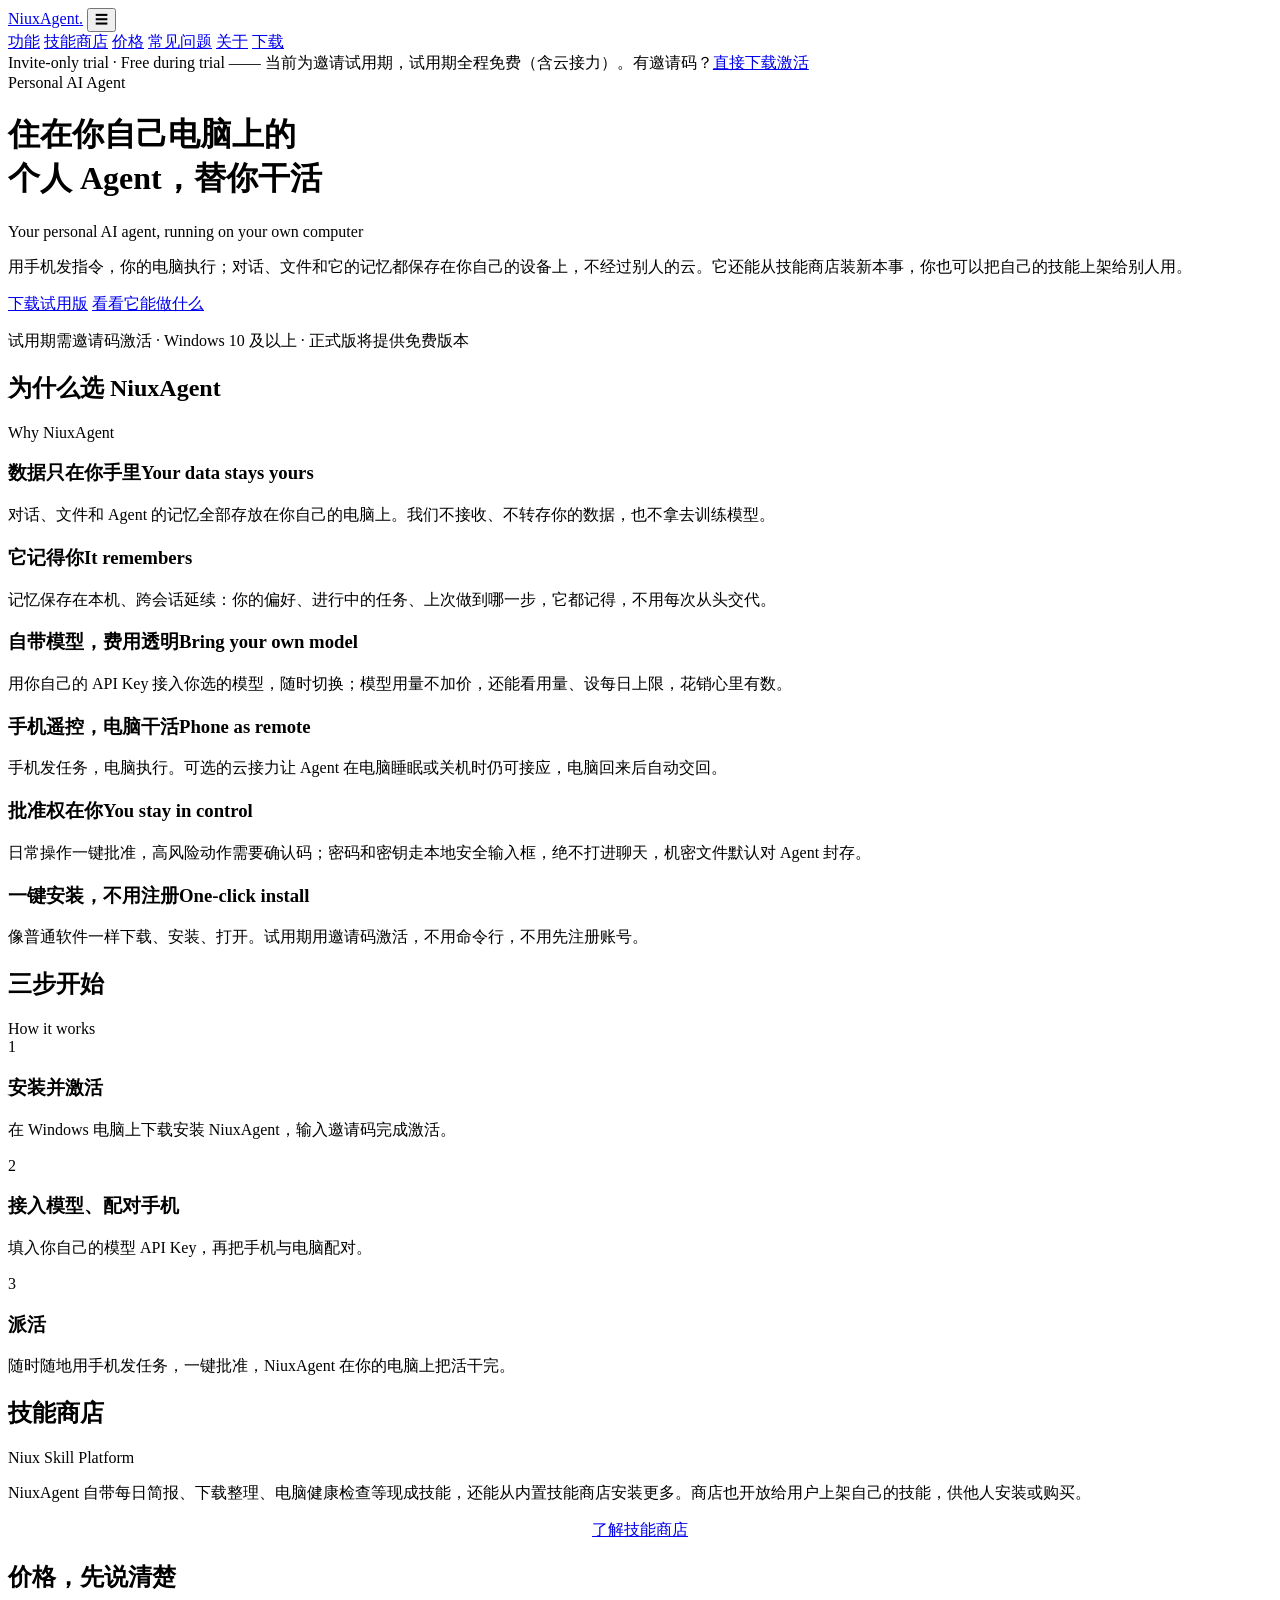
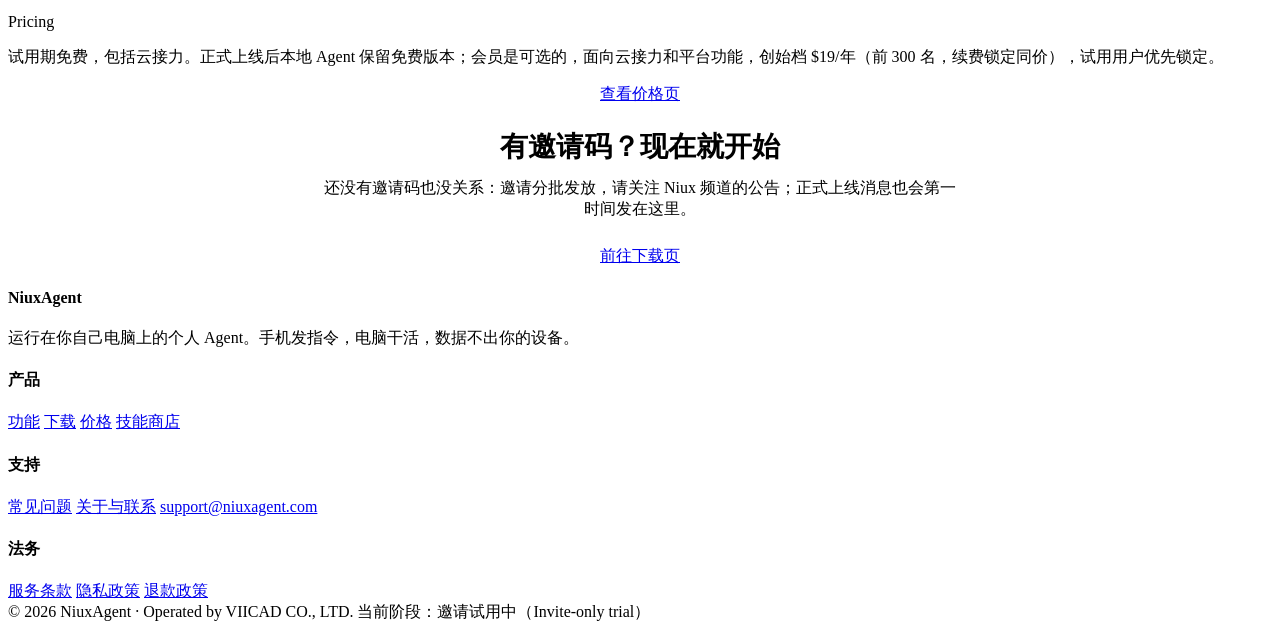
==== index.html @ ad42658b "NiuxAgent trial website v1" ====
<!DOCTYPE html>
<html lang="zh-CN">
<head>
<meta charset="UTF-8">
<meta name="viewport" content="width=device-width, initial-scale=1.0">
<title>NiuxAgent — 住在你自己电脑上的个人 Agent</title>
<meta name="description" content="NiuxAgent 是运行在你自己电脑上的个人 AI Agent：手机发指令，电脑干活，数据不出你的设备。当前为邀请试用期，试用期免费。">
<link rel="stylesheet" href="assets/style.css">
</head>
<body>

<header class="site">
  <div class="wrap nav">
    <a class="logo" href="index.html">NiuxAgent<span class="dot">.</span></a>
    <button class="burger" aria-label="菜单">☰</button>
    <nav class="main">
      <a href="features.html">功能</a>
      <a href="store.html">技能商店</a>
      <a href="pricing.html">价格</a>
      <a href="faq.html">常见问题</a>
      <a href="about.html">关于</a>
      <a class="btn btn-primary btn-small nav-cta" href="download.html">下载</a>
    </nav>
  </div>
</header>

<div class="phase-banner">
  <span class="en">Invite-only trial · Free during trial</span> —— 当前为邀请试用期，试用期全程免费（含云接力）。有邀请码？<a href="download.html">直接下载激活</a>
</div>

<main>
  <div class="hero">
    <div class="wrap">
      <div class="kicker">Personal AI Agent</div>
      <h1>住在你自己电脑上的<br>个人 Agent，<span class="hl">替你干活</span></h1>
      <div class="en-sub">Your personal AI agent, running on your own computer</div>
      <p class="lead">用手机发指令，你的电脑执行；对话、文件和它的记忆都保存在你自己的设备上，不经过别人的云。它还能从技能商店装新本事，你也可以把自己的技能上架给别人用。</p>
      <div class="cta-row">
        <a class="btn btn-primary" href="download.html">下载试用版</a>
        <a class="btn btn-ghost" href="features.html">看看它能做什么</a>
      </div>
      <p class="note">试用期需邀请码激活 · Windows 10 及以上 · 正式版将提供免费版本</p>
    </div>
  </div>

  <section class="block">
    <div class="wrap">
      <div class="sec-head">
        <h2>为什么选 NiuxAgent</h2>
        <div class="en">Why NiuxAgent</div>
      </div>
      <div class="grid c3">
        <div class="card">
          <h3>数据只在你手里<span class="en">Your data stays yours</span></h3>
          <p>对话、文件和 Agent 的记忆全部存放在你自己的电脑上。我们不接收、不转存你的数据，也不拿去训练模型。</p>
        </div>
        <div class="card">
          <h3>它记得你<span class="en">It remembers</span></h3>
          <p>记忆保存在本机、跨会话延续：你的偏好、进行中的任务、上次做到哪一步，它都记得，不用每次从头交代。</p>
        </div>
        <div class="card">
          <h3>自带模型，费用透明<span class="en">Bring your own model</span></h3>
          <p>用你自己的 API Key 接入你选的模型，随时切换；模型用量不加价，还能看用量、设每日上限，花销心里有数。</p>
        </div>
        <div class="card">
          <h3>手机遥控，电脑干活<span class="en">Phone as remote</span></h3>
          <p>手机发任务，电脑执行。可选的云接力让 Agent 在电脑睡眠或关机时仍可接应，电脑回来后自动交回。</p>
        </div>
        <div class="card">
          <h3>批准权在你<span class="en">You stay in control</span></h3>
          <p>日常操作一键批准，高风险动作需要确认码；密码和密钥走本地安全输入框，绝不打进聊天，机密文件默认对 Agent 封存。</p>
        </div>
        <div class="card">
          <h3>一键安装，不用注册<span class="en">One-click install</span></h3>
          <p>像普通软件一样下载、安装、打开。试用期用邀请码激活，不用命令行，不用先注册账号。</p>
        </div>
      </div>
    </div>
  </section>

  <section class="block alt">
    <div class="wrap">
      <div class="sec-head">
        <h2>三步开始</h2>
        <div class="en">How it works</div>
      </div>
      <div class="steps">
        <div class="step">
          <span class="num">1</span>
          <h3>安装并激活</h3>
          <p>在 Windows 电脑上下载安装 NiuxAgent，输入邀请码完成激活。</p>
        </div>
        <div class="step">
          <span class="num">2</span>
          <h3>接入模型、配对手机</h3>
          <p>填入你自己的模型 API Key，再把手机与电脑配对。</p>
        </div>
        <div class="step">
          <span class="num">3</span>
          <h3>派活</h3>
          <p>随时随地用手机发任务，一键批准，NiuxAgent 在你的电脑上把活干完。</p>
        </div>
      </div>
    </div>
  </section>

  <section class="block">
    <div class="wrap">
      <div class="sec-head">
        <h2>技能商店</h2>
        <div class="en">Niux Skill Platform</div>
        <p>NiuxAgent 自带每日简报、下载整理、电脑健康检查等现成技能，还能从内置技能商店安装更多。商店也开放给用户上架自己的技能，供他人安装或购买。</p>
      </div>
      <div style="text-align:center">
        <a class="btn btn-ghost" href="store.html">了解技能商店</a>
      </div>
    </div>
  </section>

  <section class="block alt">
    <div class="wrap">
      <div class="sec-head">
        <h2>价格，先说清楚</h2>
        <div class="en">Pricing</div>
        <p>试用期免费，包括云接力。正式上线后本地 Agent 保留免费版本；会员是可选的，面向云接力和平台功能，创始档 $19/年（前 300 名，续费锁定同价），试用用户优先锁定。</p>
      </div>
      <div style="text-align:center">
        <a class="btn btn-ghost" href="pricing.html">查看价格页</a>
      </div>
    </div>
  </section>

  <section class="block">
    <div class="wrap" style="text-align:center">
      <h2 style="font-size:28px;margin-bottom:12px">有邀请码？现在就开始</h2>
      <p style="color:var(--muted);max-width:640px;margin:0 auto 26px">还没有邀请码也没关系：邀请分批发放，请关注 Niux 频道的公告；正式上线消息也会第一时间发在这里。</p>
      <a class="btn btn-primary" href="download.html">前往下载页</a>
    </div>
  </section>
</main>

<footer class="site">
  <div class="wrap">
    <div class="foot-grid">
      <div>
        <h4>NiuxAgent</h4>
        <p>运行在你自己电脑上的个人 Agent。手机发指令，电脑干活，数据不出你的设备。</p>
      </div>
      <div>
        <h4>产品</h4>
        <a href="features.html">功能</a>
        <a href="download.html">下载</a>
        <a href="pricing.html">价格</a>
        <a href="store.html">技能商店</a>
      </div>
      <div>
        <h4>支持</h4>
        <a href="faq.html">常见问题</a>
        <a href="about.html">关于与联系</a>
        <a href="mailto:support@niuxagent.com">support@niuxagent.com</a>
      </div>
      <div>
        <h4>法务</h4>
        <a href="https://platform.niuxagent.com/terms">服务条款</a>
        <a href="https://platform.niuxagent.com/privacy">隐私政策</a>
        <a href="https://platform.niuxagent.com/refunds">退款政策</a>
      </div>
    </div>
    <div class="foot-bottom">
      <span>© 2026 NiuxAgent · Operated by VIICAD CO., LTD.</span>
      <span>当前阶段：邀请试用中（Invite-only trial）</span>
    </div>
  </div>
</footer>

<script src="assets/main.js"></script>
</body>
</html>
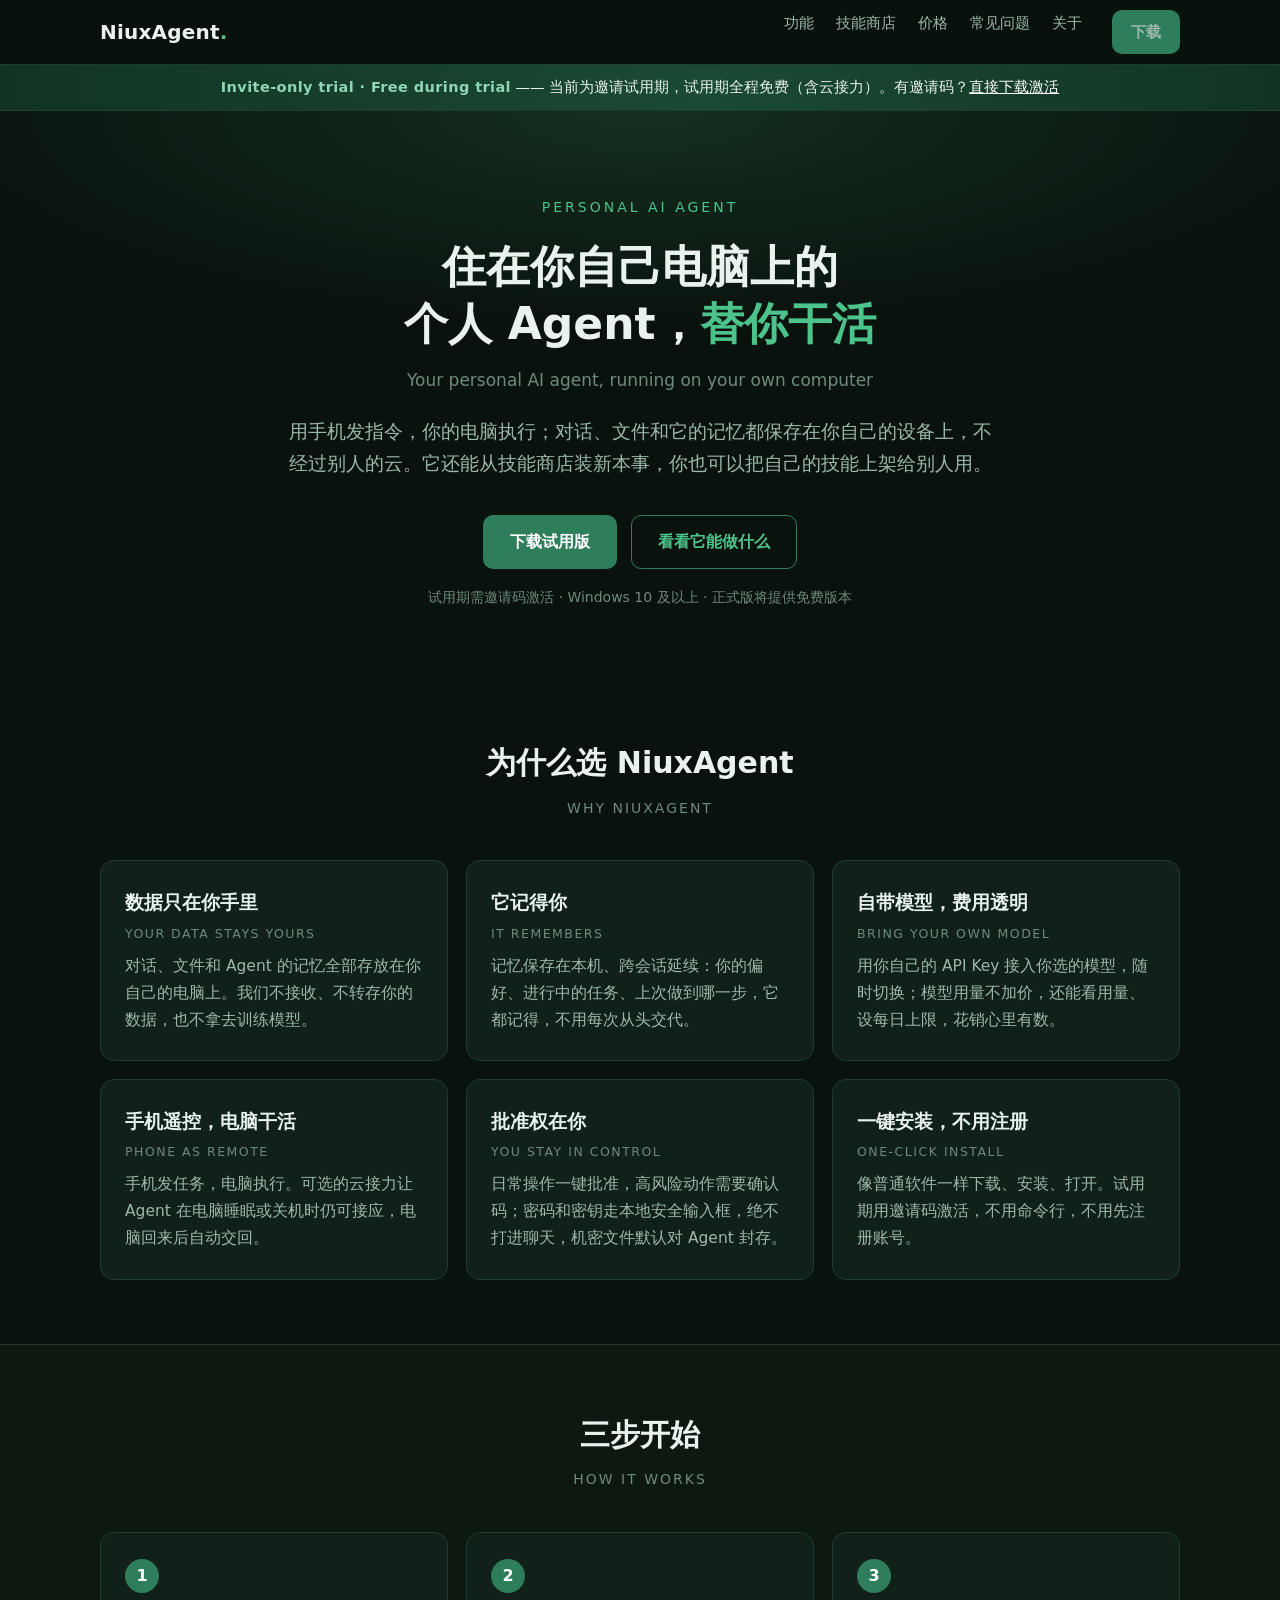
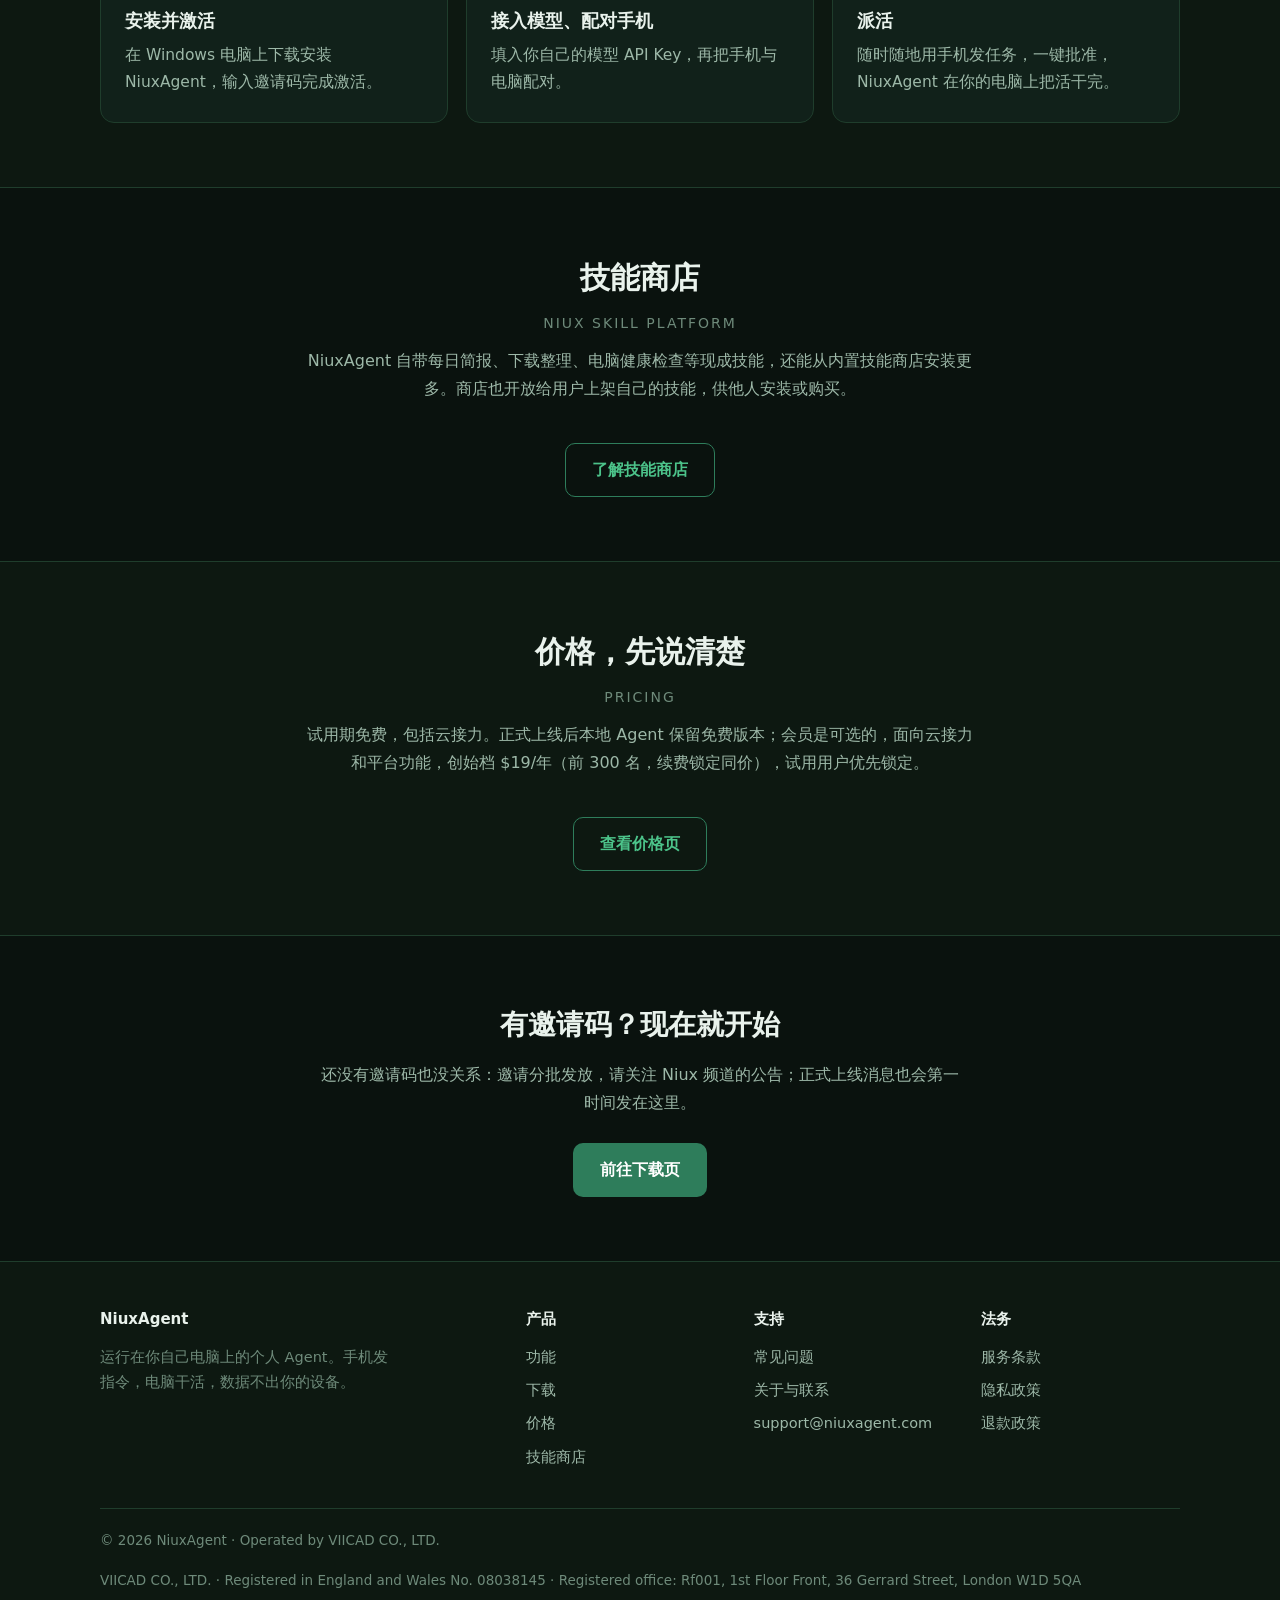
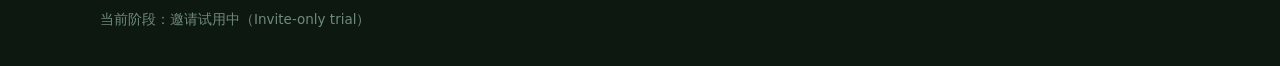
==== commit 7fe14f78: "Platform links open in new tab; macOS copy; VIICAD registration line" ====
--- a/index.html
+++ b/index.html
@@ -161,13 +161,13 @@
       </div>
       <div>
         <h4>法务</h4>
-        <a href="https://platform.niuxagent.com/terms">服务条款</a>
-        <a href="https://platform.niuxagent.com/privacy">隐私政策</a>
-        <a href="https://platform.niuxagent.com/refunds">退款政策</a>
+        <a href="https://platform.niuxagent.com/terms" target="_blank" rel="noopener">服务条款</a>
+        <a href="https://platform.niuxagent.com/privacy" target="_blank" rel="noopener">隐私政策</a>
+        <a href="https://platform.niuxagent.com/refunds" target="_blank" rel="noopener">退款政策</a>
       </div>
     </div>
     <div class="foot-bottom">
-      <span>© 2026 NiuxAgent · Operated by VIICAD CO., LTD.</span>
+      <span>© 2026 NiuxAgent · Operated by VIICAD CO., LTD.</span><br><span>VIICAD CO., LTD. · Registered in England and Wales No. 08038145 · Registered office: Rf001, 1st Floor Front, 36 Gerrard Street, London W1D 5QA</span>
       <span>当前阶段：邀请试用中（Invite-only trial）</span>
     </div>
   </div>
--- a/assets/style.css
+++ b/assets/style.css
@@ -0,0 +1,185 @@
+/* NiuxAgent 官网 · 深松绿（deep pine）深色风格 · 纯静态无构建链 */
+:root{
+  --bg:#0a120e;
+  --bg-2:#0d1811;
+  --card:#11211a;
+  --card-2:#142820;
+  --line:#1f3d2c;
+  --pine:#2e7d5b;
+  --accent:#4cc38a;
+  --accent-soft:#8fd6b4;
+  --text:#e9f2ec;
+  --muted:#9db8a8;
+  --faint:#6e8a7a;
+  --warn-bg:#241d10;
+  --warn-line:#6b5518;
+  --warn-text:#e8cf8f;
+  --radius:14px;
+  --maxw:1120px;
+}
+*{box-sizing:border-box;margin:0;padding:0}
+html{scroll-behavior:smooth}
+body{
+  background:var(--bg);
+  color:var(--text);
+  font-family:"PingFang SC","Hiragino Sans GB","Microsoft YaHei","Noto Sans SC",system-ui,-apple-system,"Segoe UI",sans-serif;
+  line-height:1.75;
+  font-size:16px;
+  -webkit-font-smoothing:antialiased;
+}
+a{color:var(--accent);text-decoration:none}
+a:hover{text-decoration:underline}
+img{max-width:100%}
+.wrap{max-width:var(--maxw);margin:0 auto;padding:0 20px}
+
+/* ---------- 顶部导航 ---------- */
+header.site{
+  position:sticky;top:0;z-index:50;
+  background:rgba(10,18,14,.92);
+  backdrop-filter:blur(8px);
+  border-bottom:1px solid var(--line);
+}
+.nav{display:flex;align-items:center;gap:28px;height:64px}
+.logo{font-size:20px;font-weight:700;color:var(--text);letter-spacing:.2px;white-space:nowrap}
+.logo:hover{text-decoration:none}
+.logo .dot{color:var(--accent)}
+nav.main{display:flex;gap:22px;margin-left:auto}
+nav.main a{color:var(--muted);font-size:15px}
+nav.main a:hover,nav.main a.active{color:var(--text);text-decoration:none}
+.nav-cta{margin-left:8px}
+.burger{display:none;margin-left:auto;background:none;border:1px solid var(--line);border-radius:8px;color:var(--text);padding:6px 12px;font-size:18px;cursor:pointer}
+
+/* ---------- 阶段横幅 ---------- */
+.phase-banner{
+  background:linear-gradient(90deg,#123324,#1a4a33 55%,#123324);
+  border-bottom:1px solid var(--line);
+  text-align:center;
+  padding:10px 16px;
+  font-size:14.5px;
+}
+.phase-banner .en{color:var(--accent-soft);font-weight:600;letter-spacing:.4px}
+.phase-banner a{color:#fff;text-decoration:underline}
+
+/* ---------- 按钮 ---------- */
+.btn{
+  display:inline-block;padding:12px 26px;border-radius:10px;
+  font-size:16px;font-weight:600;border:1px solid transparent;
+}
+.btn:hover{text-decoration:none}
+.btn-primary{background:var(--pine);color:#fff}
+.btn-primary:hover{background:#359168}
+.btn-ghost{background:transparent;color:var(--accent);border-color:var(--pine)}
+.btn-ghost:hover{background:rgba(46,125,91,.15)}
+.btn-small{padding:8px 18px;font-size:14.5px}
+
+/* ---------- Hero ---------- */
+.hero{padding:84px 0 64px;text-align:center;background:radial-gradient(ellipse 80% 55% at 50% 0%,#14301f 0%,var(--bg) 70%)}
+.hero .kicker{color:var(--accent);font-size:14px;letter-spacing:3px;text-transform:uppercase;margin-bottom:18px}
+.hero h1{font-size:44px;line-height:1.3;font-weight:800;max-width:820px;margin:0 auto 14px}
+.hero h1 .hl{color:var(--accent)}
+.hero .en-sub{color:var(--faint);font-size:17px;margin-bottom:20px}
+.hero p.lead{color:var(--muted);font-size:18.5px;max-width:720px;margin:0 auto 34px}
+.hero .cta-row{display:flex;gap:14px;justify-content:center;flex-wrap:wrap}
+.hero .note{margin-top:16px;color:var(--faint);font-size:14px}
+
+/* ---------- 通用区块 ---------- */
+section.block{padding:64px 0}
+section.block.alt{background:var(--bg-2);border-top:1px solid var(--line);border-bottom:1px solid var(--line)}
+.sec-head{text-align:center;margin-bottom:40px}
+.sec-head h2{font-size:30px;font-weight:700}
+.sec-head .en{color:var(--faint);font-size:14px;letter-spacing:2px;text-transform:uppercase;margin-top:6px}
+.sec-head p{color:var(--muted);max-width:680px;margin:12px auto 0}
+.grid{display:grid;gap:18px}
+.grid.c3{grid-template-columns:repeat(3,1fr)}
+.grid.c2{grid-template-columns:repeat(2,1fr)}
+.card{
+  background:var(--card);border:1px solid var(--line);border-radius:var(--radius);
+  padding:26px 24px;
+}
+.card h3{font-size:18.5px;margin-bottom:8px}
+.card h3 .en{display:block;font-size:12.5px;color:var(--faint);letter-spacing:1.5px;text-transform:uppercase;margin-top:3px;font-weight:500}
+.card p{color:var(--muted);font-size:15.5px}
+.card ul{color:var(--muted);font-size:15.5px;padding-left:20px}
+.card.highlight{border-color:var(--pine);background:var(--card-2)}
+
+/* ---------- 步骤 ---------- */
+.steps{display:grid;grid-template-columns:repeat(3,1fr);gap:18px;counter-reset:step}
+.step{background:var(--card);border:1px solid var(--line);border-radius:var(--radius);padding:26px 24px}
+.step .num{
+  display:inline-flex;align-items:center;justify-content:center;
+  width:34px;height:34px;border-radius:50%;
+  background:var(--pine);color:#fff;font-weight:700;margin-bottom:12px;
+}
+.step h3{font-size:18px;margin-bottom:6px}
+.step p{color:var(--muted);font-size:15.5px}
+
+/* ---------- 页首（内页） ---------- */
+.page-head{padding:56px 0 8px;text-align:center}
+.page-head h1{font-size:36px;font-weight:800}
+.page-head .en{color:var(--faint);letter-spacing:2px;text-transform:uppercase;font-size:13.5px;margin-top:6px}
+.page-head p{color:var(--muted);max-width:680px;margin:14px auto 0}
+
+/* ---------- 价格 ---------- */
+.price-table{width:100%;border-collapse:collapse;background:var(--card);border:1px solid var(--line);border-radius:var(--radius);overflow:hidden}
+.price-table th,.price-table td{padding:16px 20px;text-align:left;border-bottom:1px solid var(--line);font-size:15.5px}
+.price-table th{background:var(--card-2);font-size:16px}
+.price-table tr:last-child td{border-bottom:none}
+.price-table .amount{font-size:20px;font-weight:700;color:var(--accent);white-space:nowrap}
+.price-table td.desc{color:var(--muted)}
+.tag{display:inline-block;background:var(--pine);color:#fff;font-size:12.5px;border-radius:20px;padding:2px 10px;margin-left:8px;vertical-align:middle}
+
+/* ---------- 提示框 ---------- */
+.notice{
+  border:1px solid var(--warn-line);background:var(--warn-bg);color:var(--warn-text);
+  border-radius:var(--radius);padding:20px 24px;margin:22px 0;font-size:15.5px;
+}
+.notice strong{color:#f4e2ac}
+.info-box{
+  border:1px solid var(--line);background:var(--card);
+  border-radius:var(--radius);padding:20px 24px;margin:22px 0;font-size:15.5px;color:var(--muted);
+}
+.info-box strong{color:var(--text)}
+
+/* ---------- FAQ ---------- */
+.faq-item{background:var(--card);border:1px solid var(--line);border-radius:var(--radius);padding:22px 26px;margin-bottom:14px}
+.faq-item h3{font-size:17.5px;margin-bottom:6px}
+.faq-item p{color:var(--muted);font-size:15.5px}
+.faq-item p + p{margin-top:8px}
+
+/* ---------- 下载卡 ---------- */
+.dl-card{text-align:center;padding:36px 28px}
+.dl-card .os{font-size:22px;font-weight:700;margin-bottom:4px}
+.dl-card .os-en{color:var(--faint);font-size:13px;letter-spacing:2px;text-transform:uppercase;margin-bottom:14px}
+.dl-card p{margin-bottom:20px}
+ol.steps-list{color:var(--muted);font-size:15.5px;padding-left:22px;max-width:760px;margin:0 auto}
+ol.steps-list li{margin-bottom:8px}
+ol.steps-list strong,ul.plain strong{color:var(--text)}
+ul.plain{color:var(--muted);font-size:15.5px;padding-left:20px;max-width:760px;margin:0 auto}
+ul.plain li{margin-bottom:8px}
+
+/* ---------- 页脚 ---------- */
+footer.site{border-top:1px solid var(--line);background:var(--bg-2);padding:44px 0 34px;margin-top:0}
+.foot-grid{display:grid;grid-template-columns:2fr 1fr 1fr 1fr;gap:28px;margin-bottom:30px}
+.foot-grid h4{font-size:15px;margin-bottom:12px;color:var(--text)}
+.foot-grid a{display:block;color:var(--muted);font-size:14.5px;margin-bottom:8px}
+.foot-grid p{color:var(--faint);font-size:14.5px;max-width:300px}
+.foot-bottom{border-top:1px solid var(--line);padding-top:20px;color:var(--faint);font-size:13.5px;display:flex;gap:16px;flex-wrap:wrap;justify-content:space-between}
+
+/* ---------- 响应式 ---------- */
+@media (max-width:860px){
+  .grid.c3,.steps{grid-template-columns:1fr}
+  .grid.c2{grid-template-columns:1fr}
+  .foot-grid{grid-template-columns:1fr 1fr}
+  .hero{padding:56px 0 44px}
+  .hero h1{font-size:31px}
+  .page-head h1{font-size:28px}
+  nav.main{
+    display:none;position:absolute;top:64px;left:0;right:0;
+    background:var(--bg-2);flex-direction:column;padding:16px 20px;gap:14px;
+    border-bottom:1px solid var(--line);
+  }
+  nav.main.open{display:flex}
+  nav.main .nav-cta{margin-left:0}
+  .burger{display:block}
+  header.site .nav{position:relative}
+}
